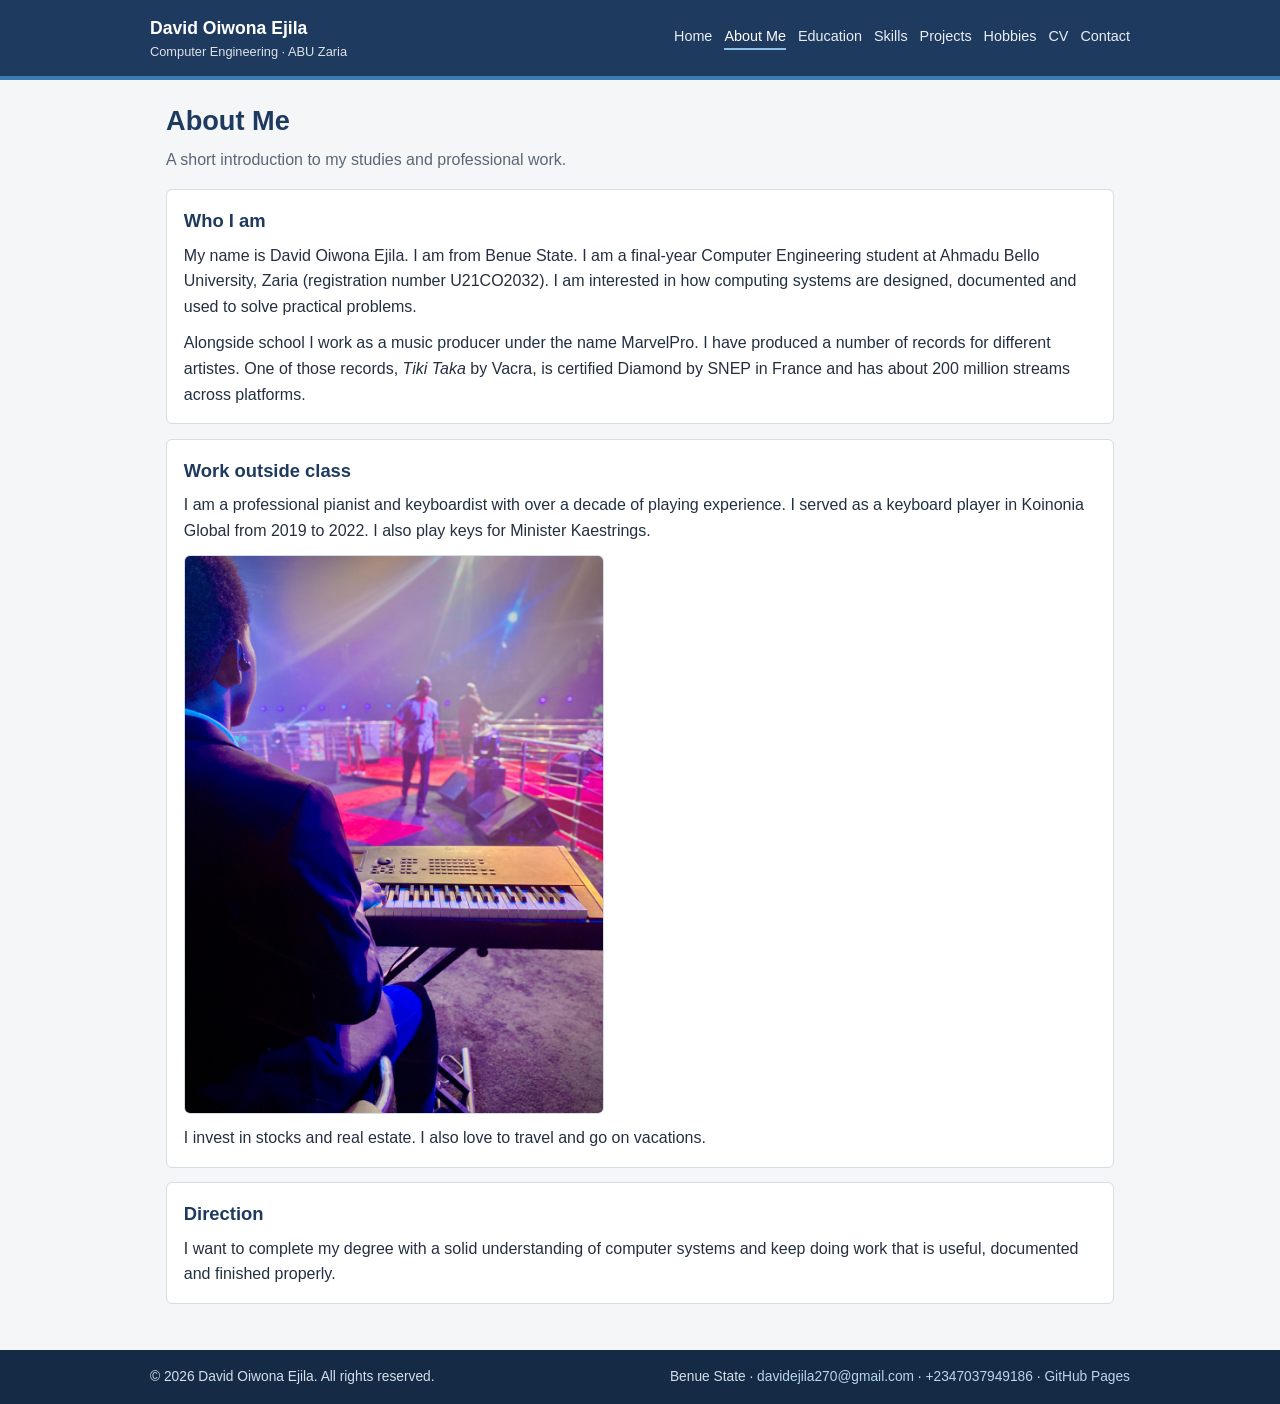
==== about.html @ 3bc57fd3 "Add files via upload First Upload" ====
<!DOCTYPE html>
<html lang="en">
<head>
  <meta charset="UTF-8" />
  <meta name="viewport" content="width=device-width, initial-scale=1.0" />
  <title>About Me | David Oiwona Ejila</title>
  <link rel="stylesheet" href="assets/css/style.css" />
  <script type="application/ld+json">
  {
    "@context": "https://schema.org",
    "@type": "AboutPage",
    "name": "About David Oiwona Ejila",
    "about": { "@type": "Person", "name": "David Oiwona Ejila" }
  }
  </script>
</head>
<body>
  <header class="site-header">
    <div class="header-inner">
      <a class="brand" href="index.html">David Oiwona Ejila<span>Computer Engineering · ABU Zaria</span></a>
      <nav class="main-nav" aria-label="Main">
        <a href="index.html">Home</a>
        <a class="active" href="about.html">About Me</a>
        <a href="education.html">Education</a>
        <a href="skills.html">Skills</a>
        <a href="projects.html">Projects</a>
        <a href="hobbies.html">Hobbies</a>
        <a href="cv.html">CV</a>
        <a href="contact.html">Contact</a>
      </nav>
    </div>
  </header>
  <main class="wrap">
    <h1 class="page-title">About Me</h1>
    <p class="lead">A short introduction to my studies and professional work.</p>
    <section class="card">
      <h2>Who I am</h2>
      <p>My name is David Oiwona Ejila. I am from Benue State. I am a final-year Computer Engineering student at Ahmadu Bello University, Zaria (registration number U21CO2032). I am interested in how computing systems are designed, documented and used to solve practical problems.</p>
      <p style="margin-top:0.7rem;">Alongside school I work as a music producer under the name MarvelPro. I have produced a number of records for different artistes. One of those records, <em>Tiki Taka</em> by Vacra, is certified Diamond by SNEP in France and has about 200 million streams across platforms.</p>
    </section>
    <section class="card">
      <h2>Work outside class</h2>
      <p>I am a professional pianist and keyboardist with over a decade of playing experience. I served as a keyboard player in Koinonia Global from 2019 to 2022. I also play keys for Minister Kaestrings.</p>
      <img class="stats-img" src="assets/images/piano-stage.jpg" alt="David Oiwona Ejila playing keyboard on a gospel stage" style="margin-top:0.7rem;" />
      <p style="margin-top:0.7rem;">I invest in stocks and real estate. I also love to travel and go on vacations.</p>
    </section>
    <section class="card">
      <h2>Direction</h2>
      <p>I want to complete my degree with a solid understanding of computer systems and keep doing work that is useful, documented and finished properly.</p>
    </section>
  </main>
  <footer class="site-footer">
    <div class="footer-inner">
      <p>&copy; 2026 David Oiwona Ejila. All rights reserved.</p>
      <p>Benue State · <a href="mailto:davidejila270@gmail.com">davidejila270@gmail.com</a> · <a href="tel:+2347037949186">+2347037949186</a> · <a href="https://davidejila.github.io/portfolio/">GitHub Pages</a></p>
    </div>
  </footer>
</body>
</html>
---- assets/css/style.css ----
/* Mobile-first stylesheet. No JavaScript. */

:root {
  --navy: #1e3a5f;
  --navy-dark: #152a45;
  --blue: #2c5f8a;
  --accent: #3d7ab5;
  --bg: #f4f6f8;
  --card: #ffffff;
  --text: #243041;
  --muted: #5b6775;
  --line: #d5dde5;
}

* {
  box-sizing: border-box;
  margin: 0;
  padding: 0;
}

body {
  font-family: "Segoe UI", Tahoma, Geneva, Verdana, sans-serif;
  background: var(--bg);
  color: var(--text);
  line-height: 1.6;
  min-height: 100vh;
  display: flex;
  flex-direction: column;
}

img {
  max-width: 100%;
  height: auto;
  display: block;
}

a {
  color: var(--blue);
  text-decoration: none;
}

a:hover,
a:focus {
  text-decoration: underline;
}

.site-header {
  background: var(--navy);
  color: #fff;
  padding: 0.85rem 1rem;
  border-bottom: 4px solid var(--accent);
}

.header-inner {
  max-width: 980px;
  margin: 0 auto;
  display: flex;
  flex-direction: column;
  gap: 0.7rem;
}

.brand {
  color: #fff;
  font-weight: 700;
  font-size: 1.1rem;
}

.brand:hover,
.brand:focus {
  color: #fff;
  text-decoration: none;
}

.brand span {
  display: block;
  font-weight: 400;
  font-size: 0.8rem;
  opacity: 0.85;
}

.main-nav {
  display: flex;
  flex-wrap: wrap;
  gap: 0.35rem 0.75rem;
}

.main-nav a {
  color: #e8eef4;
  font-size: 0.9rem;
}

.main-nav a:hover,
.main-nav a:focus,
.main-nav a.active {
  color: #fff;
  text-decoration: none;
  border-bottom: 2px solid #8ec0e8;
}

.wrap {
  width: 100%;
  max-width: 980px;
  margin: 0 auto;
  padding: 1.2rem 1rem 2rem;
  flex: 1;
}

.page-title {
  color: var(--navy);
  font-size: 1.45rem;
  margin-bottom: 0.3rem;
}

.lead {
  color: var(--muted);
  margin-bottom: 1rem;
}

.card,
article {
  background: var(--card);
  border: 1px solid var(--line);
  border-radius: 6px;
  padding: 1rem 1.05rem;
  margin-bottom: 0.9rem;
}

article h2,
.card h2 {
  color: var(--navy);
  font-size: 1.15rem;
  margin-bottom: 0.45rem;
}

.meta {
  color: var(--muted);
  font-size: 0.9rem;
  margin-bottom: 0.4rem;
}

.hero {
  background: var(--card);
  border: 1px solid var(--line);
  border-left: 6px solid var(--navy);
  border-radius: 6px;
  padding: 1.15rem 1.1rem;
  margin-bottom: 1rem;
  display: flex;
  flex-direction: column;
  gap: 0.85rem;
}

.avatar {
  width: 76px;
  height: 76px;
  border-radius: 50%;
  background: var(--navy);
  color: #fff;
  display: flex;
  align-items: center;
  justify-content: center;
  font-size: 1.5rem;
  font-weight: 700;
}

.hero h1 {
  color: var(--navy);
  font-size: 1.5rem;
}

.hero p {
  margin-top: 0.3rem;
  color: var(--muted);
}

.btn-row {
  margin-top: 0.75rem;
  display: flex;
  flex-wrap: wrap;
  gap: 0.5rem;
}

.btn {
  display: inline-block;
  background: var(--navy);
  color: #fff;
  padding: 0.42rem 0.8rem;
  border-radius: 4px;
  font-size: 0.9rem;
}

.btn:hover,
.btn:focus {
  background: var(--blue);
  color: #fff;
  text-decoration: none;
}

.btn.light {
  background: #fff;
  color: var(--navy);
  border: 1px solid var(--navy);
}

.grid-2 {
  display: grid;
  grid-template-columns: 1fr;
  gap: 0.9rem;
}

.skill-list,
.plain-list {
  margin-left: 1.1rem;
}

.skill-list li,
.plain-list li {
  margin-bottom: 0.25rem;
}

.tag-list {
  display: flex;
  flex-wrap: wrap;
  gap: 0.4rem;
}

.tag {
  background: #e8eef5;
  color: var(--navy);
  border: 1px solid #c9d6e4;
  border-radius: 999px;
  padding: 0.15rem 0.6rem;
  font-size: 0.84rem;
}

.project-media {
  width: 72px;
  height: 72px;
  margin-bottom: 0.55rem;
}

table {
  width: 100%;
  border-collapse: collapse;
  background: var(--card);
}

th,
td {
  text-align: left;
  padding: 0.5rem 0.55rem;
  border-bottom: 1px solid var(--line);
  vertical-align: top;
}

th {
  background: #eaf0f6;
  color: var(--navy);
}

label {
  display: block;
  font-weight: 600;
  margin: 0.65rem 0 0.22rem;
  color: var(--navy);
}

input[type="text"],
input[type="email"],
textarea {
  width: 100%;
  padding: 0.48rem 0.55rem;
  border: 1px solid #b7c3d0;
  border-radius: 4px;
  font: inherit;
}

input:focus,
textarea:focus {
  outline: 2px solid var(--accent);
  border-color: var(--accent);
}

textarea {
  min-height: 110px;
}

input[type="submit"] {
  margin-top: 0.85rem;
  background: var(--navy);
  color: #fff;
  border: 0;
  padding: 0.48rem 0.95rem;
  border-radius: 4px;
  font: inherit;
}

input[type="submit"]:hover,
input[type="submit"]:focus {
  background: var(--blue);
}

.site-footer {
  background: var(--navy-dark);
  color: #d5deea;
  padding: 1rem;
  font-size: 0.86rem;
}

.footer-inner {
  max-width: 980px;
  margin: 0 auto;
  display: flex;
  flex-direction: column;
  gap: 0.35rem;
}

.site-footer a {
  color: #b9d4ee;
}

.cv-block {
  margin-bottom: 1rem;
}

.cv-block h2 {
  border-bottom: 2px solid var(--navy);
  padding-bottom: 0.2rem;
  margin-bottom: 0.5rem;
  color: var(--navy);
  font-size: 1.1rem;
}

/* CSS-only accordion using :target */
.accordion {
  border: 1px solid var(--line);
  background: #fff;
  border-radius: 6px;
  margin-bottom: 0.7rem;
}

.accordion h2 {
  margin: 0;
  font-size: 1rem;
}

.accordion h2 a {
  display: block;
  padding: 0.7rem 0.85rem;
  color: var(--navy);
  font-weight: 700;
  text-decoration: none;
}

.accordion h2 a:hover,
.accordion h2 a:focus {
  background: #eaf0f6;
}

.accordion .panel {
  display: none;
  padding: 0 0.85rem 0.8rem;
}

.accordion:target .panel {
  display: block;
}

.close-acc {
  display: inline-block;
  margin-top: 0.45rem;
  font-size: 0.85rem;
}

@media (min-width: 721px) {
  .header-inner {
    flex-direction: row;
    align-items: center;
    justify-content: space-between;
  }

  .hero {
    flex-direction: row;
    align-items: center;
  }

  .hero h1 {
    font-size: 1.7rem;
  }

  .page-title {
    font-size: 1.7rem;
  }

  .grid-2 {
    grid-template-columns: 1fr 1fr;
  }

  .footer-inner {
    flex-direction: row;
    justify-content: space-between;
  }

  article {
    display: grid;
    grid-template-columns: 88px 1fr;
    gap: 0.9rem;
    align-items: start;
  }

  .project-media {
    margin-bottom: 0;
  }
}

.portrait {
  width: 140px;
  height: 140px;
  object-fit: cover;
  object-position: center 20%;
  border-radius: 8px;
  border: 3px solid var(--navy);
}

.photo-grid {
  display: grid;
  grid-template-columns: 1fr;
  gap: 0.8rem;
}

.photo-card img {
  width: 100%;
  height: 220px;
  object-fit: cover;
  border-radius: 6px;
  border: 1px solid var(--line);
}

.photo-card p {
  margin-top: 0.4rem;
  color: var(--muted);
  font-size: 0.9rem;
}

.stats-img {
  width: 100%;
  max-width: 420px;
  border-radius: 6px;
  border: 1px solid var(--line);
  margin: 0.6rem 0;
}

@media (min-width: 721px) {
  .portrait {
    width: 168px;
    height: 200px;
  }
  .photo-grid {
    grid-template-columns: 1fr 1fr;
  }
  .photo-card.wide {
    grid-column: 1 / -1;
  }
  .photo-card.wide img {
    height: 320px;
    object-position: center 40%;
  }
}
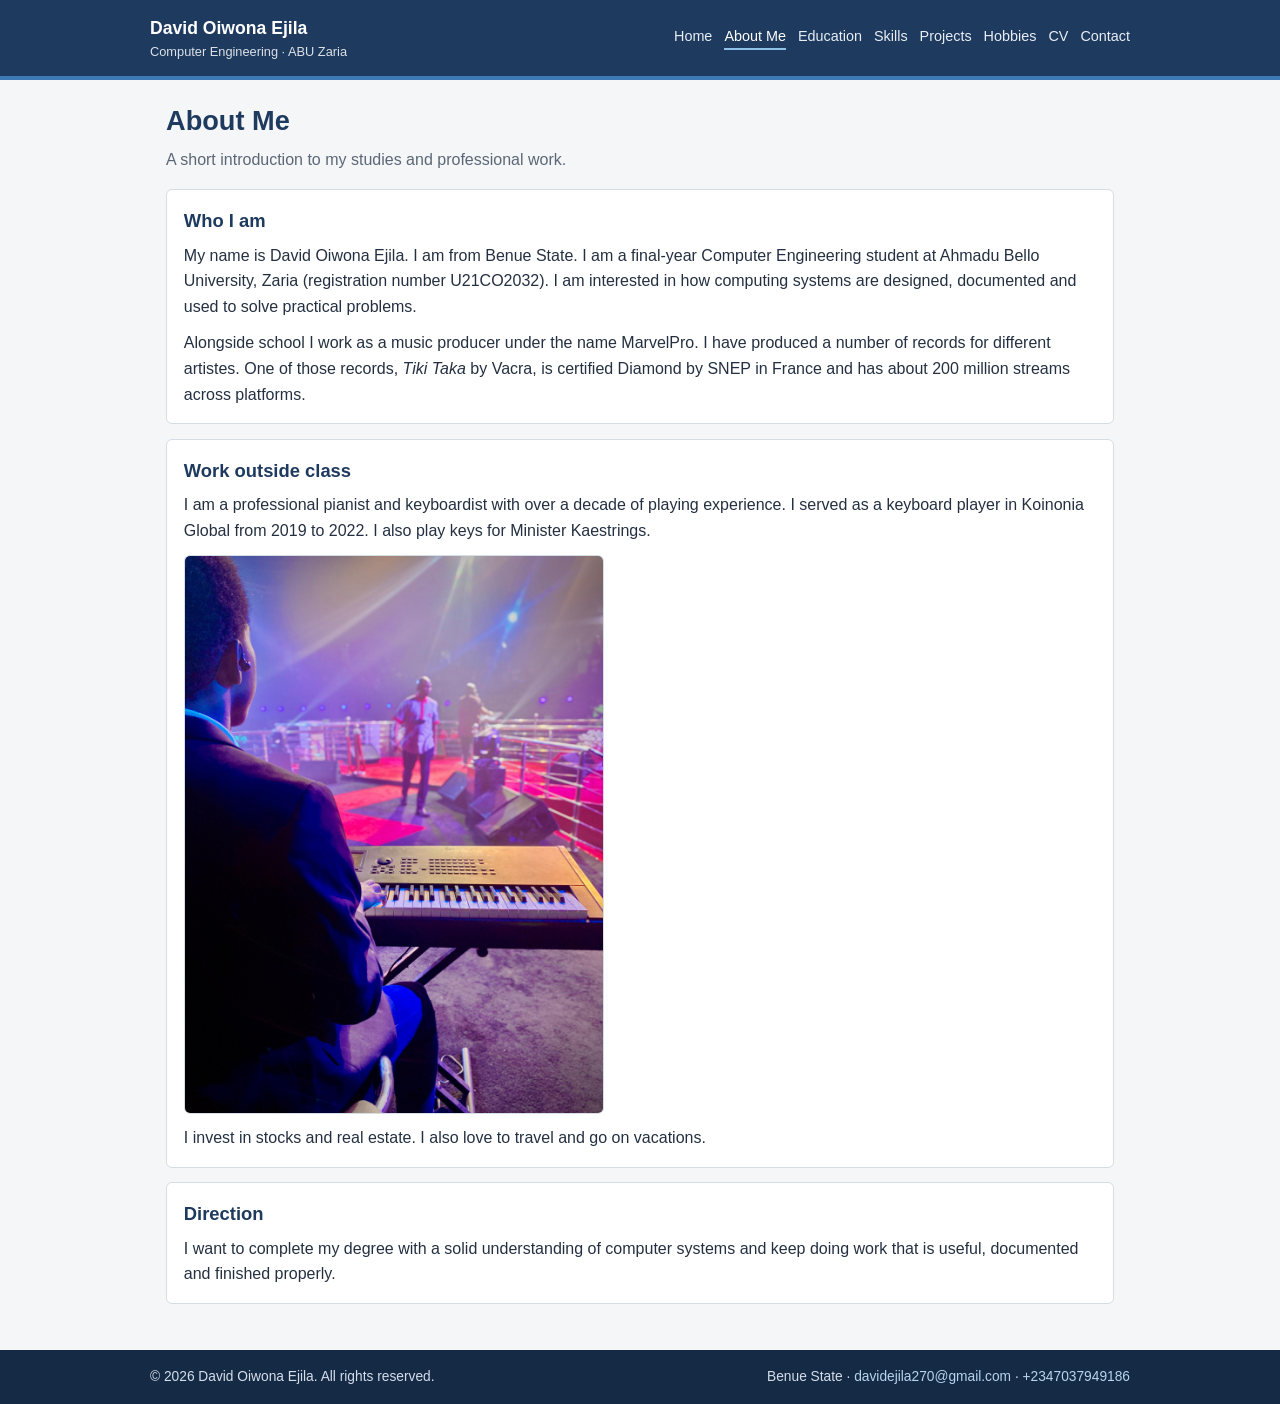
==== commit 2b6568e4: "Update about.html" ====
--- a/about.html
+++ b/about.html
@@ -52,7 +52,7 @@
   <footer class="site-footer">
     <div class="footer-inner">
       <p>&copy; 2026 David Oiwona Ejila. All rights reserved.</p>
-      <p>Benue State · <a href="mailto:davidejila270@gmail.com">davidejila270@gmail.com</a> · <a href="tel:+2347037949186">+2347037949186</a> · <a href="https://davidejila.github.io/portfolio/">GitHub Pages</a></p>
+      <p>Benue State · <a href="mailto:davidejila270@gmail.com">davidejila270@gmail.com</a> · <a href="tel:+2347037949186">+2347037949186</a></p>
     </div>
   </footer>
 </body>
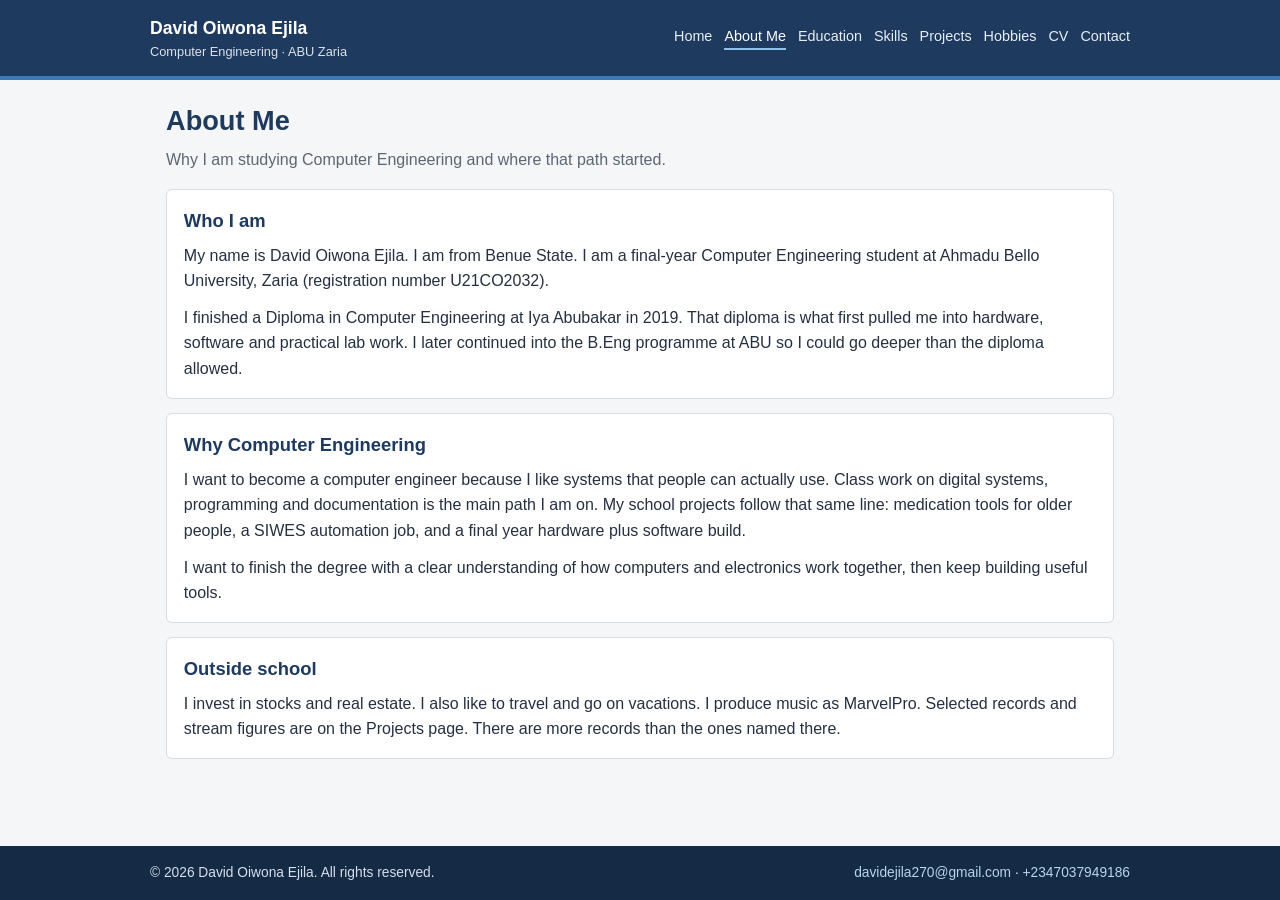
==== commit f86b1e8f: "updated files" ====
--- a/about.html
+++ b/about.html
@@ -32,27 +32,26 @@
   </header>
   <main class="wrap">
     <h1 class="page-title">About Me</h1>
-    <p class="lead">A short introduction to my studies and professional work.</p>
+    <p class="lead">Why I am studying Computer Engineering and where that path started.</p>
     <section class="card">
       <h2>Who I am</h2>
-      <p>My name is David Oiwona Ejila. I am from Benue State. I am a final-year Computer Engineering student at Ahmadu Bello University, Zaria (registration number U21CO2032). I am interested in how computing systems are designed, documented and used to solve practical problems.</p>
-      <p style="margin-top:0.7rem;">Alongside school I work as a music producer under the name MarvelPro. I have produced a number of records for different artistes. One of those records, <em>Tiki Taka</em> by Vacra, is certified Diamond by SNEP in France and has about 200 million streams across platforms.</p>
+      <p>My name is David Oiwona Ejila. I am from Benue State. I am a final-year Computer Engineering student at Ahmadu Bello University, Zaria (registration number U21CO2032).</p>
+      <p style="margin-top:0.7rem;">I finished a Diploma in Computer Engineering at Iya Abubakar in 2019. That diploma is what first pulled me into hardware, software and practical lab work. I later continued into the B.Eng programme at ABU so I could go deeper than the diploma allowed.</p>
     </section>
     <section class="card">
-      <h2>Work outside class</h2>
-      <p>I am a professional pianist and keyboardist with over a decade of playing experience. I served as a keyboard player in Koinonia Global from 2019 to 2022. I also play keys for Minister Kaestrings.</p>
-      <img class="stats-img" src="assets/images/piano-stage.jpg" alt="David Oiwona Ejila playing keyboard on a gospel stage" style="margin-top:0.7rem;" />
-      <p style="margin-top:0.7rem;">I invest in stocks and real estate. I also love to travel and go on vacations.</p>
+      <h2>Why Computer Engineering</h2>
+      <p>I want to become a computer engineer because I like systems that people can actually use. Class work on digital systems, programming and documentation is the main path I am on. My school projects follow that same line: medication tools for older people, a SIWES automation job, and a final year hardware plus software build.</p>
+      <p style="margin-top:0.7rem;">I want to finish the degree with a clear understanding of how computers and electronics work together, then keep building useful tools.</p>
     </section>
     <section class="card">
-      <h2>Direction</h2>
-      <p>I want to complete my degree with a solid understanding of computer systems and keep doing work that is useful, documented and finished properly.</p>
+      <h2>Outside school</h2>
+      <p>I invest in stocks and real estate. I also like to travel and go on vacations. I produce music as MarvelPro. Selected records and stream figures are on the Projects page. There are more records than the ones named there.</p>
     </section>
   </main>
   <footer class="site-footer">
     <div class="footer-inner">
       <p>&copy; 2026 David Oiwona Ejila. All rights reserved.</p>
-      <p>Benue State · <a href="mailto:davidejila270@gmail.com">davidejila270@gmail.com</a> · <a href="tel:+2347037949186">+2347037949186</a></p>
+      <p><a href="mailto:davidejila270@gmail.com">davidejila270@gmail.com</a> · <a href="tel:+2347037949186">+2347037949186</a></p>
     </div>
   </footer>
 </body>
